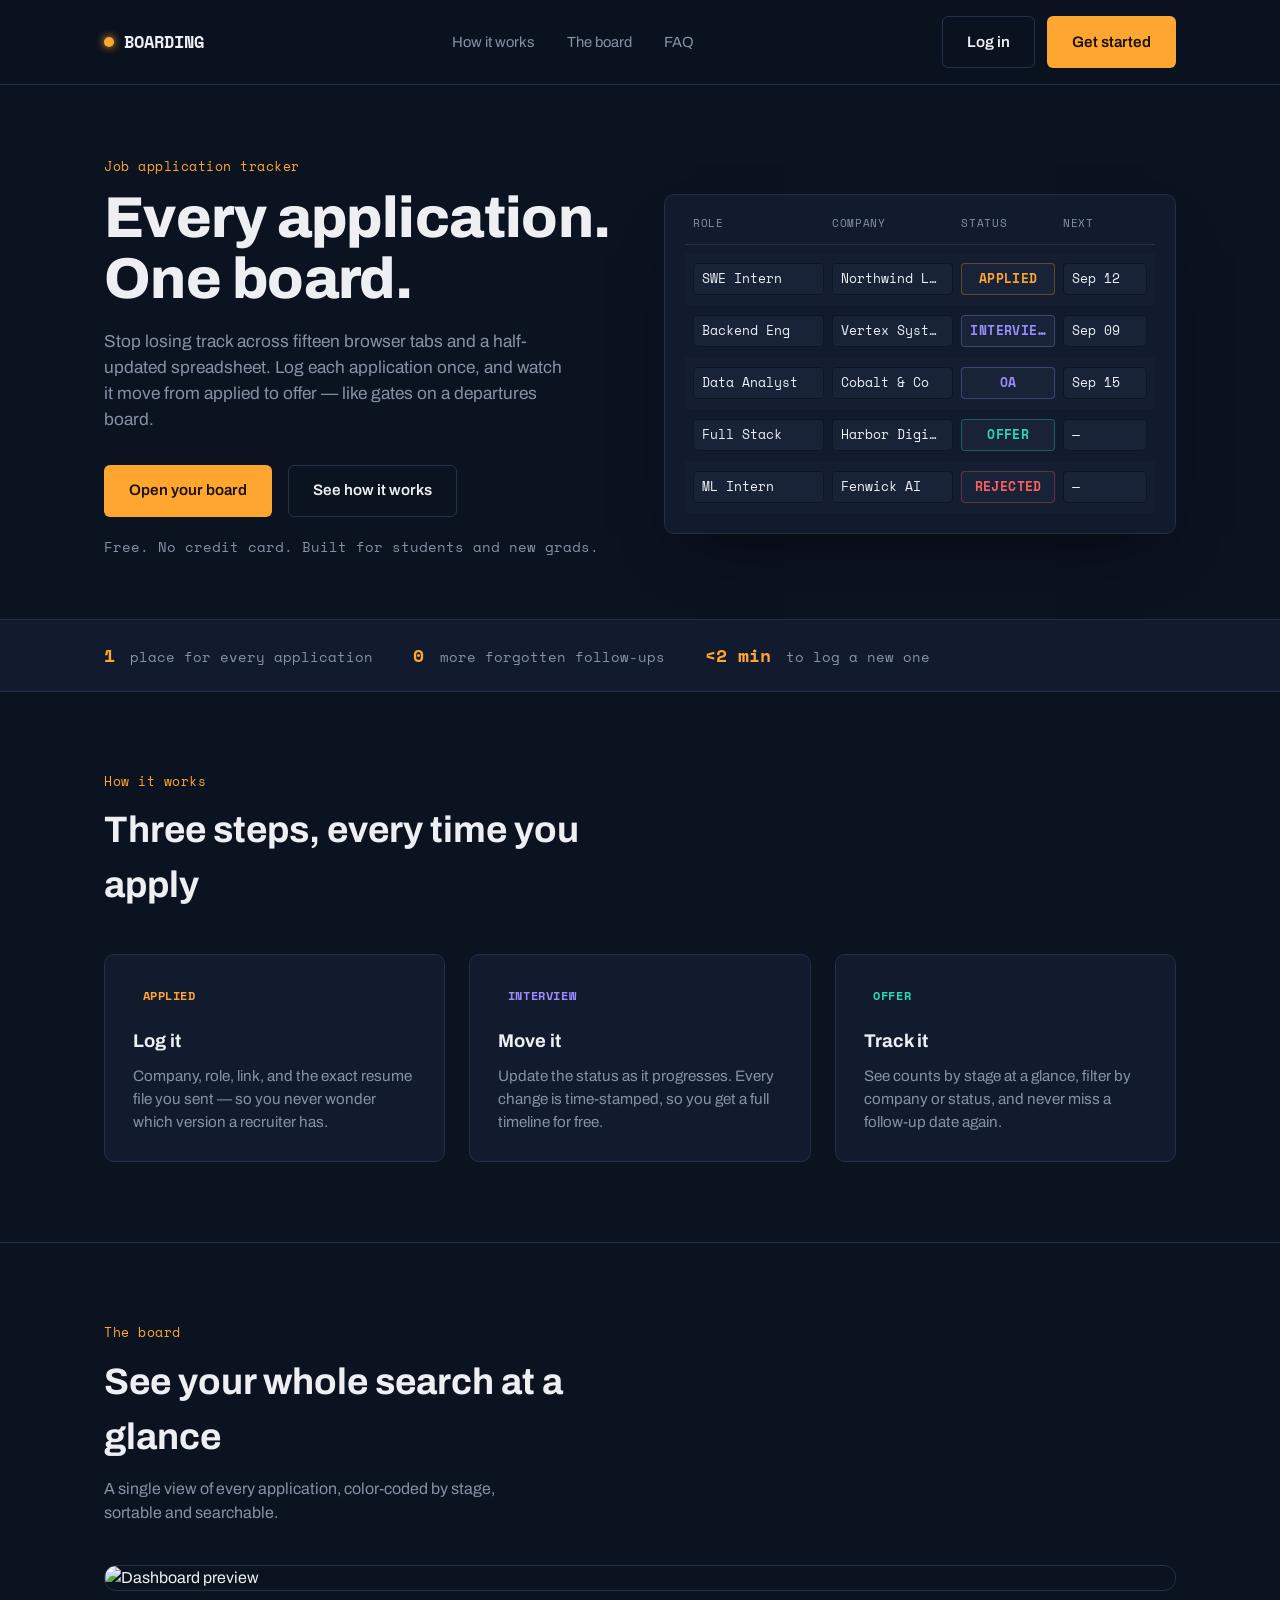
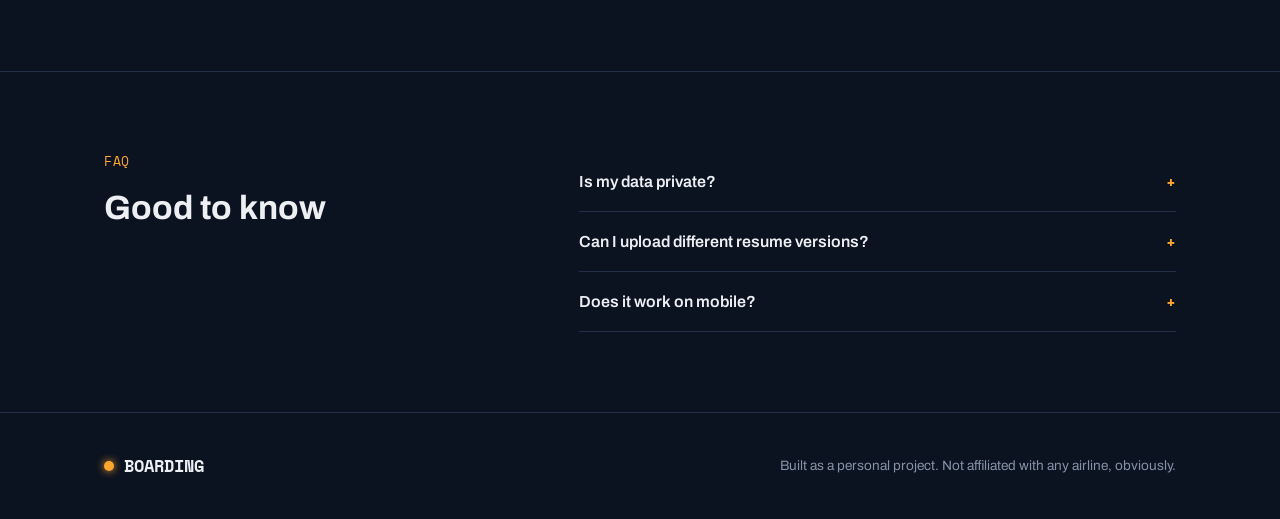
==== Index.html @ d9514f87 "adding the frontend codes to git" ====
<!DOCTYPE html>
<html lang="en">
<head>
<meta charset="UTF-8">
<meta name="viewport" content="width=device-width, initial-scale=1.0">
<title>Boarding — track every application</title>
<link rel="stylesheet" href="css/base.css">
<link rel="stylesheet" href="css/landing.css">
</head>
<body>

<nav class="nav">
  <div class="nav-inner">
    <a href="index.html" class="nav-brand"><span class="dot"></span>BOARDING</a>
    <div class="nav-links">
      <a href="#how">How it works</a>
      <a href="#board">The board</a>
      <a href="#faq">FAQ</a>
    </div>
    <div class="nav-cta">
      <a href="dashboard.html" class="btn btn-ghost">Log in</a>
      <a href="dashboard.html" class="btn btn-primary">Get started</a>
    </div>
    <button class="nav-toggle" id="navToggle" aria-label="Menu">☰</button>
  </div>
</nav>

<header class="hero">
  <div class="wrap hero-grid">
    <div class="hero-copy">
      <p class="eyebrow">Job application tracker</p>
      <h1>Every application.<br>One board.</h1>
      <p class="hero-sub">Stop losing track across fifteen browser tabs and a half-updated spreadsheet. Log each application once, and watch it move from applied to offer — like gates on a departures board.</p>
      <div class="hero-actions">
        <a href="dashboard.html" class="btn btn-primary">Open your board</a>
        <a href="#how" class="btn btn-ghost">See how it works</a>
      </div>
      <p class="hero-note">Free. No credit card. Built for students and new grads.</p>
    </div>

    <div class="board" id="board" aria-hidden="true">
      <div class="board-header">
        <span>ROLE</span><span>COMPANY</span><span>STATUS</span><span>NEXT</span>
      </div>
      <div class="board-rows" id="boardRows"></div>
    </div>
  </div>
</header>

<section class="strip">
  <div class="wrap strip-inner">
    <div class="strip-item"><strong>1</strong> place for every application</div>
    <div class="strip-item"><strong>0</strong> more forgotten follow-ups</div>
    <div class="strip-item"><strong>&lt;2 min</strong> to log a new one</div>
  </div>
</section>

<section class="how" id="how">
  <div class="wrap">
    <p class="eyebrow">How it works</p>
    <h2>Three steps, every time you apply</h2>
    <div class="how-grid">
      <div class="how-card">
        <span class="how-status status-applied">APPLIED</span>
        <h3>Log it</h3>
        <p>Company, role, link, and the exact resume file you sent — so you never wonder which version a recruiter has.</p>
      </div>
      <div class="how-card">
        <span class="how-status status-interview">INTERVIEW</span>
        <h3>Move it</h3>
        <p>Update the status as it progresses. Every change is time-stamped, so you get a full timeline for free.</p>
      </div>
      <div class="how-card">
        <span class="how-status status-offer">OFFER</span>
        <h3>Track it</h3>
        <p>See counts by stage at a glance, filter by company or status, and never miss a follow-up date again.</p>
      </div>
    </div>
  </div>
</section>

<section class="board-preview" id="board">
  <div class="wrap">
    <p class="eyebrow">The board</p>
    <h2>See your whole search at a glance</h2>
    <p class="section-sub">A single view of every application, color-coded by stage, sortable and searchable.</p>
    <div class="preview-shell">
      <img src="https://placehold.co/1040x520/121B2E/8592A6?text=Dashboard+preview" alt="Dashboard preview" class="preview-img">
    </div>
  </div>
</section>

<section class="faq" id="faq">
  <div class="wrap faq-grid">
    <div>
      <p class="eyebrow">FAQ</p>
      <h2>Good to know</h2>
    </div>
    <div class="faq-list">
      <details>
        <summary>Is my data private?</summary>
        <p>Each account only ever sees its own applications. Nothing is shared or public.</p>
      </details>
      <details>
        <summary>Can I upload different resume versions?</summary>
        <p>Yes — attach the exact file you sent to each application, so you can always match what a recruiter received.</p>
      </details>
      <details>
        <summary>Does it work on mobile?</summary>
        <p>Yes, the board and forms are fully responsive.</p>
      </details>
    </div>
  </div>
</section>

<footer class="footer">
  <div class="wrap footer-inner">
    <a href="index.html" class="nav-brand"><span class="dot"></span>BOARDING</a>
    <p>Built as a personal project. Not affiliated with any airline, obviously.</p>
  </div>
</footer>

<script src="js/main.js"></script>
</body>
</html>
---- css/base.css ----
@import url('https://fonts.googleapis.com/css2?family=Archivo:wght@400;500;600;700;800&family=Space+Mono:wght@400;700&display=swap');

:root {
  --bg: #0B1220;
  --panel: #121B2E;
  --flap: #182338;
  --flap-edge: #0e1626;
  --line: #24304A;
  --ink: #EDEFF3;
  --muted: #8592A6;
  --amber: #FFA630;
  --teal: #2BD9B9;
  --coral: #FF5F5F;
  --violet: #9C8CFF;

  --font-display: 'Archivo', sans-serif;
  --font-mono: 'Space Mono', monospace;

  --radius: 6px;
  --max-width: 1120px;
}

* { box-sizing: border-box; }

html { scroll-behavior: smooth; }

body {
  margin: 0;
  background: var(--bg);
  color: var(--ink);
  font-family: var(--font-display);
  line-height: 1.5;
  -webkit-font-smoothing: antialiased;
}

img { max-width: 100%; display: block; }

a { color: inherit; }

.wrap {
  max-width: var(--max-width);
  margin: 0 auto;
  padding: 0 1.5rem;
}

/* respect reduced motion everywhere */
@media (prefers-reduced-motion: reduce) {
  *, *::before, *::after {
    animation-duration: 0.001ms !important;
    animation-iteration-count: 1 !important;
    transition-duration: 0.001ms !important;
    scroll-behavior: auto !important;
  }
}

:focus-visible {
  outline: 2px solid var(--amber);
  outline-offset: 2px;
}

/* ---------- Buttons ---------- */
.btn {
  display: inline-flex;
  align-items: center;
  gap: 0.5rem;
  padding: 0.85rem 1.5rem;
  border-radius: var(--radius);
  font-family: var(--font-display);
  font-weight: 600;
  font-size: 0.95rem;
  text-decoration: none;
  border: 1px solid transparent;
  cursor: pointer;
  transition: transform 0.15s ease, background 0.15s ease, border-color 0.15s ease;
}
.btn:active { transform: translateY(1px); }

.btn-primary {
  background: var(--amber);
  color: #1a1204;
}
.btn-primary:hover { background: #ffb650; }

.btn-ghost {
  background: transparent;
  color: var(--ink);
  border-color: var(--line);
}
.btn-ghost:hover { border-color: var(--amber); color: var(--amber); }

/* ---------- Nav ---------- */
.nav {
  position: sticky;
  top: 0;
  z-index: 50;
  background: rgba(11, 18, 32, 0.9);
  backdrop-filter: blur(8px);
  border-bottom: 1px solid var(--line);
}
.nav-inner {
  display: flex;
  align-items: center;
  justify-content: space-between;
  padding: 1rem 1.5rem;
  max-width: var(--max-width);
  margin: 0 auto;
}
.nav-brand {
  display: flex;
  align-items: center;
  gap: 0.6rem;
  font-family: var(--font-mono);
  font-weight: 700;
  font-size: 1.05rem;
  text-decoration: none;
  color: var(--ink);
}
.nav-brand .dot {
  width: 10px; height: 10px;
  border-radius: 50%;
  background: var(--amber);
  box-shadow: 0 0 8px var(--amber);
}
.nav-links {
  display: flex;
  align-items: center;
  gap: 2rem;
}
.nav-links a {
  text-decoration: none;
  color: var(--muted);
  font-size: 0.92rem;
  transition: color 0.15s ease;
}
.nav-links a:hover { color: var(--ink); }
.nav-cta { display: flex; gap: 0.75rem; align-items: center; }
.nav-toggle {
  display: none;
  background: none;
  border: 1px solid var(--line);
  border-radius: var(--radius);
  color: var(--ink);
  padding: 0.5rem 0.7rem;
  cursor: pointer;
}

@media (max-width: 820px) {
  .nav-links {
    display: none;
    position: absolute;
    top: 100%;
    left: 0;
    right: 0;
    background: var(--panel);
    border-bottom: 1px solid var(--line);
    flex-direction: column;
    gap: 0;
    padding: 0.5rem 0;
  }
  .nav-links.open { display: flex; }
  .nav-links a { padding: 0.9rem 1.5rem; width: 100%; }
  .nav-toggle { display: block; }
  .nav-cta .btn-ghost { display: none; }
  .nav { position: sticky; }
}
---- css/landing.css ----
/* ---------- Hero ---------- */
.hero {
  padding: 4.5rem 0 3rem;
  border-bottom: 1px solid var(--line);
  overflow: hidden;
}
.hero-grid {
  display: grid;
  grid-template-columns: 1fr 1fr;
  gap: 3rem;
  align-items: center;
}
.eyebrow {
  color: var(--amber);
  font-family: var(--font-mono);
  font-size: 0.8rem;
  letter-spacing: 0.04em;
  margin: 0 0 0.75rem;
}
.hero-copy h1 {
  font-size: clamp(2.4rem, 5vw, 3.6rem);
  line-height: 1.05;
  margin: 0 0 1.25rem;
  font-weight: 800;
  letter-spacing: -0.01em;
}
.hero-sub {
  color: var(--muted);
  font-size: 1.08rem;
  max-width: 46ch;
  margin: 0 0 2rem;
}
.hero-actions {
  display: flex;
  gap: 1rem;
  flex-wrap: wrap;
  margin-bottom: 1.25rem;
}
.hero-note {
  color: var(--muted);
  font-size: 0.85rem;
  font-family: var(--font-mono);
}

/* ---------- Split-flap board ---------- */
.board {
  background: var(--panel);
  border: 1px solid var(--line);
  border-radius: 10px;
  padding: 1.25rem;
  box-shadow: 0 30px 60px -30px rgba(0,0,0,0.6);
}
.board-header {
  display: grid;
  grid-template-columns: 1.4fr 1.3fr 1fr 0.9fr;
  gap: 0.5rem;
  font-family: var(--font-mono);
  font-size: 0.7rem;
  color: var(--muted);
  letter-spacing: 0.06em;
  padding: 0 0.5rem 0.75rem;
  border-bottom: 1px solid var(--line);
  margin-bottom: 0.5rem;
}
.board-row {
  display: grid;
  grid-template-columns: 1.4fr 1.3fr 1fr 0.9fr;
  gap: 0.5rem;
  padding: 0.6rem 0.5rem;
  align-items: center;
}
.board-row:nth-child(odd) { background: rgba(255,255,255,0.015); }
.flap {
  font-family: var(--font-mono);
  font-size: 0.82rem;
  color: var(--ink);
  background: var(--flap);
  border: 1px solid var(--flap-edge);
  border-radius: 4px;
  padding: 0.35rem 0.5rem;
  overflow: hidden;
  white-space: nowrap;
  text-overflow: ellipsis;
}
.flap.status {
  text-align: center;
  font-weight: 700;
  letter-spacing: 0.03em;
}
.status-applied { color: var(--amber); border-color: rgba(255,166,48,0.3); }
.status-interview { color: var(--violet); border-color: rgba(156,140,255,0.3); }
.status-oa { color: var(--violet); border-color: rgba(156,140,255,0.3); }
.status-offer { color: var(--teal); border-color: rgba(43,217,185,0.3); }
.status-rejected { color: var(--coral); border-color: rgba(255,95,95,0.3); }

/* flap flip-in animation, triggered once on load via JS adding .in */
.board-row { opacity: 0; transform: translateY(6px); }
.board-row.in {
  animation: flapIn 0.5s ease forwards;
}
@keyframes flapIn {
  0% { opacity: 0; transform: translateY(6px) scaleY(0.85); }
  60% { opacity: 1; transform: translateY(0) scaleY(1.05); }
  100% { opacity: 1; transform: translateY(0) scaleY(1); }
}

/* ---------- Stat strip ---------- */
.strip {
  border-bottom: 1px solid var(--line);
  background: var(--panel);
}
.strip-inner {
  display: flex;
  flex-wrap: wrap;
  gap: 2.5rem;
  padding: 1.4rem 1.5rem;
  font-family: var(--font-mono);
  color: var(--muted);
  font-size: 0.85rem;
}
.strip-item strong {
  color: var(--amber);
  font-size: 1.1rem;
  margin-right: 0.4rem;
}

/* ---------- How it works ---------- */
.how { padding: 5rem 0; border-bottom: 1px solid var(--line); }
.how h2 {
  font-size: clamp(1.7rem, 3vw, 2.3rem);
  margin: 0 0 2.5rem;
  max-width: 22ch;
}
.how-grid {
  display: grid;
  grid-template-columns: repeat(3, 1fr);
  gap: 1.5rem;
}
.how-card {
  background: var(--panel);
  border: 1px solid var(--line);
  border-radius: 10px;
  padding: 1.75rem;
}
.how-status {
  display: inline-block;
  font-family: var(--font-mono);
  font-size: 0.72rem;
  font-weight: 700;
  letter-spacing: 0.05em;
  padding: 0.25rem 0.6rem;
  border-radius: 4px;
  margin-bottom: 1.25rem;
}
.how-card h3 { margin: 0 0 0.6rem; font-size: 1.15rem; }
.how-card p { margin: 0; color: var(--muted); font-size: 0.95rem; }

/* ---------- Board preview section ---------- */
.board-preview { padding: 5rem 0; border-bottom: 1px solid var(--line); }
.board-preview h2 { font-size: clamp(1.7rem, 3vw, 2.3rem); margin: 0 0 0.75rem; max-width: 22ch; }
.section-sub { color: var(--muted); max-width: 50ch; margin: 0 0 2.5rem; }
.preview-shell {
  border: 1px solid var(--line);
  border-radius: 12px;
  overflow: hidden;
  box-shadow: 0 40px 80px -40px rgba(0,0,0,0.7);
}
.preview-img { width: 100%; }

/* ---------- FAQ ---------- */
.faq { padding: 5rem 0; }
.faq-grid {
  display: grid;
  grid-template-columns: 1fr 1.4fr;
  gap: 3rem;
}
.faq h2 { font-size: clamp(1.6rem, 3vw, 2.1rem); margin: 0; }
.faq-list details {
  border-bottom: 1px solid var(--line);
  padding: 1.1rem 0;
}
.faq-list summary {
  cursor: pointer;
  font-weight: 600;
  list-style: none;
  display: flex;
  justify-content: space-between;
}
.faq-list summary::after {
  content: '+';
  color: var(--amber);
  font-family: var(--font-mono);
  margin-left: 1rem;
}
.faq-list details[open] summary::after { content: '−'; }
.faq-list p { color: var(--muted); margin: 0.75rem 0 0; }

/* ---------- Footer ---------- */
.footer { border-top: 1px solid var(--line); padding: 2.5rem 0; }
.footer-inner {
  display: flex;
  justify-content: space-between;
  align-items: center;
  flex-wrap: wrap;
  gap: 1rem;
}
.footer p { color: var(--muted); font-size: 0.85rem; margin: 0; }

/* ---------- Responsive ---------- */
@media (max-width: 900px) {
  .hero-grid { grid-template-columns: 1fr; }
  .how-grid { grid-template-columns: 1fr; }
  .faq-grid { grid-template-columns: 1fr; }
  .board-header, .board-row { grid-template-columns: 1.2fr 1.1fr 0.9fr 0.8fr; }
}
@media (max-width: 560px) {
  .board-header span:nth-child(4), .board-row .flap:nth-child(4) { display: none; }
  .board-header, .board-row { grid-template-columns: 1.3fr 1.1fr 0.9fr; }
}
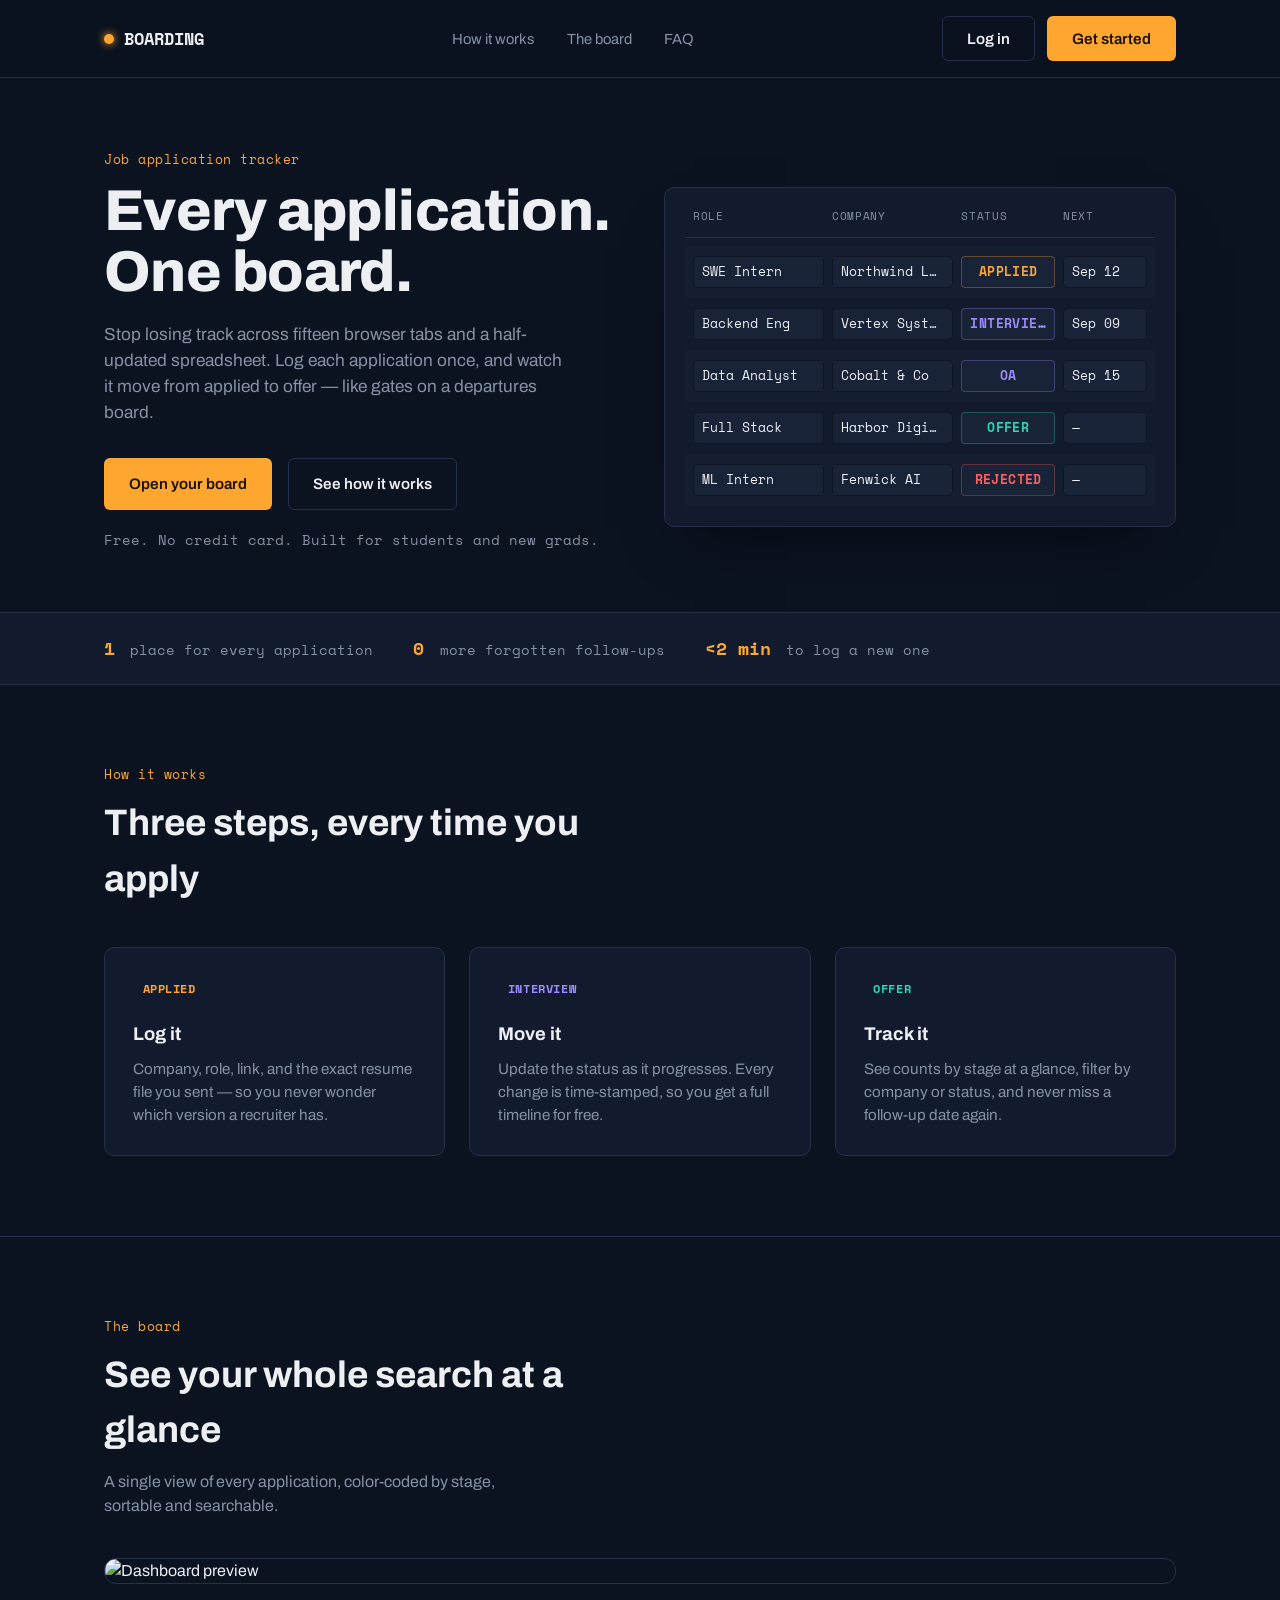
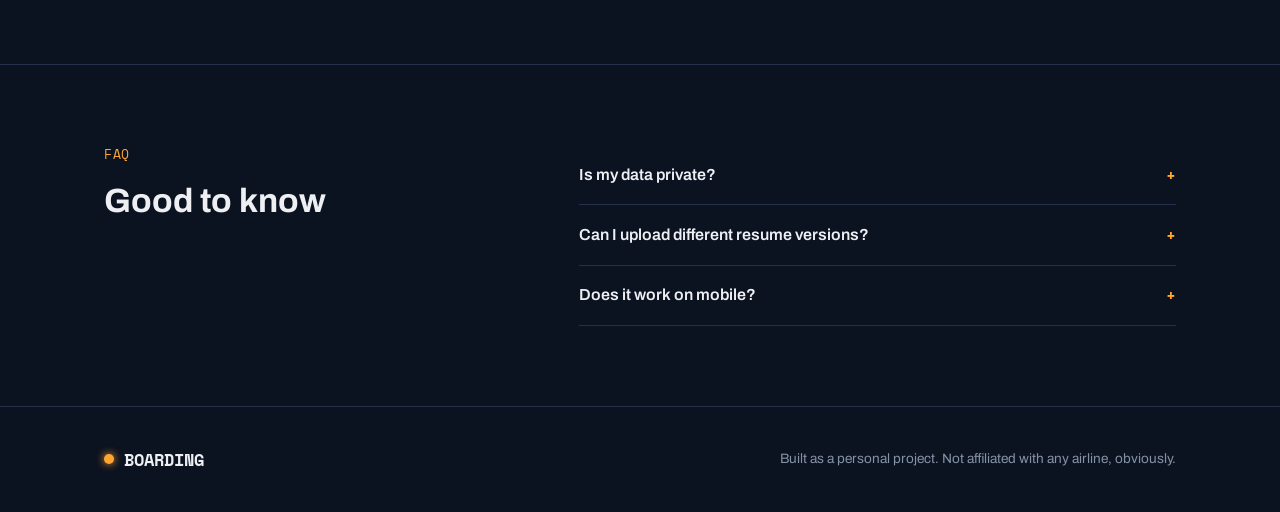
==== commit f3710af3: "added auth.js and modified index.html" ====
--- a/Index.html
+++ b/Index.html
@@ -18,9 +18,9 @@
       <a href="#faq">FAQ</a>
     </div>
     <div class="nav-cta">
-      <a href="dashboard.html" class="btn btn-ghost">Log in</a>
-      <a href="dashboard.html" class="btn btn-primary">Get started</a>
-    </div>
+      <button class="btn btn-ghost" id="openLogin">Log in</button>
+      <button class="btn btn-primary" id="openSignup">Get started</button>
+  </div>
     <button class="nav-toggle" id="navToggle" aria-label="Menu">☰</button>
   </div>
 </nav>
@@ -119,7 +119,28 @@
     <p>Built as a personal project. Not affiliated with any airline, obviously.</p>
   </div>
 </footer>
-
+<div class="modal-overlay" id="authOverlay" hidden>
+  <div class="modal" role="dialog" aria-modal="true" aria-labelledby="authTitle">
+    <div class="modal-head">
+      <h2 id="authTitle">Log in</h2>
+      <button class="modal-close" id="closeAuth" aria-label="Close">&times;</button>
+    </div>
+    <form id="authForm" class="modal-form">
+      <label class="full">Username
+        <input type="text" name="username" required placeholder="e.g. asharma">
+      </label>
+      <label class="full">Password
+        <input type="password" name="password" required placeholder="••••••••">
+      </label>
+      <p id="authError" class="auth-error" hidden></p>
+      <div class="modal-actions">
+        <button type="button" class="btn btn-ghost" id="switchAuthMode">Need an account? Sign up</button>
+        <button type="submit" class="btn btn-primary" id="authSubmit">Log in</button>
+      </div>
+    </form>
+  </div>
+</div>
+<script src="js/auth.js"></script>
 <script src="js/main.js"></script>
 </body>
 </html>   
